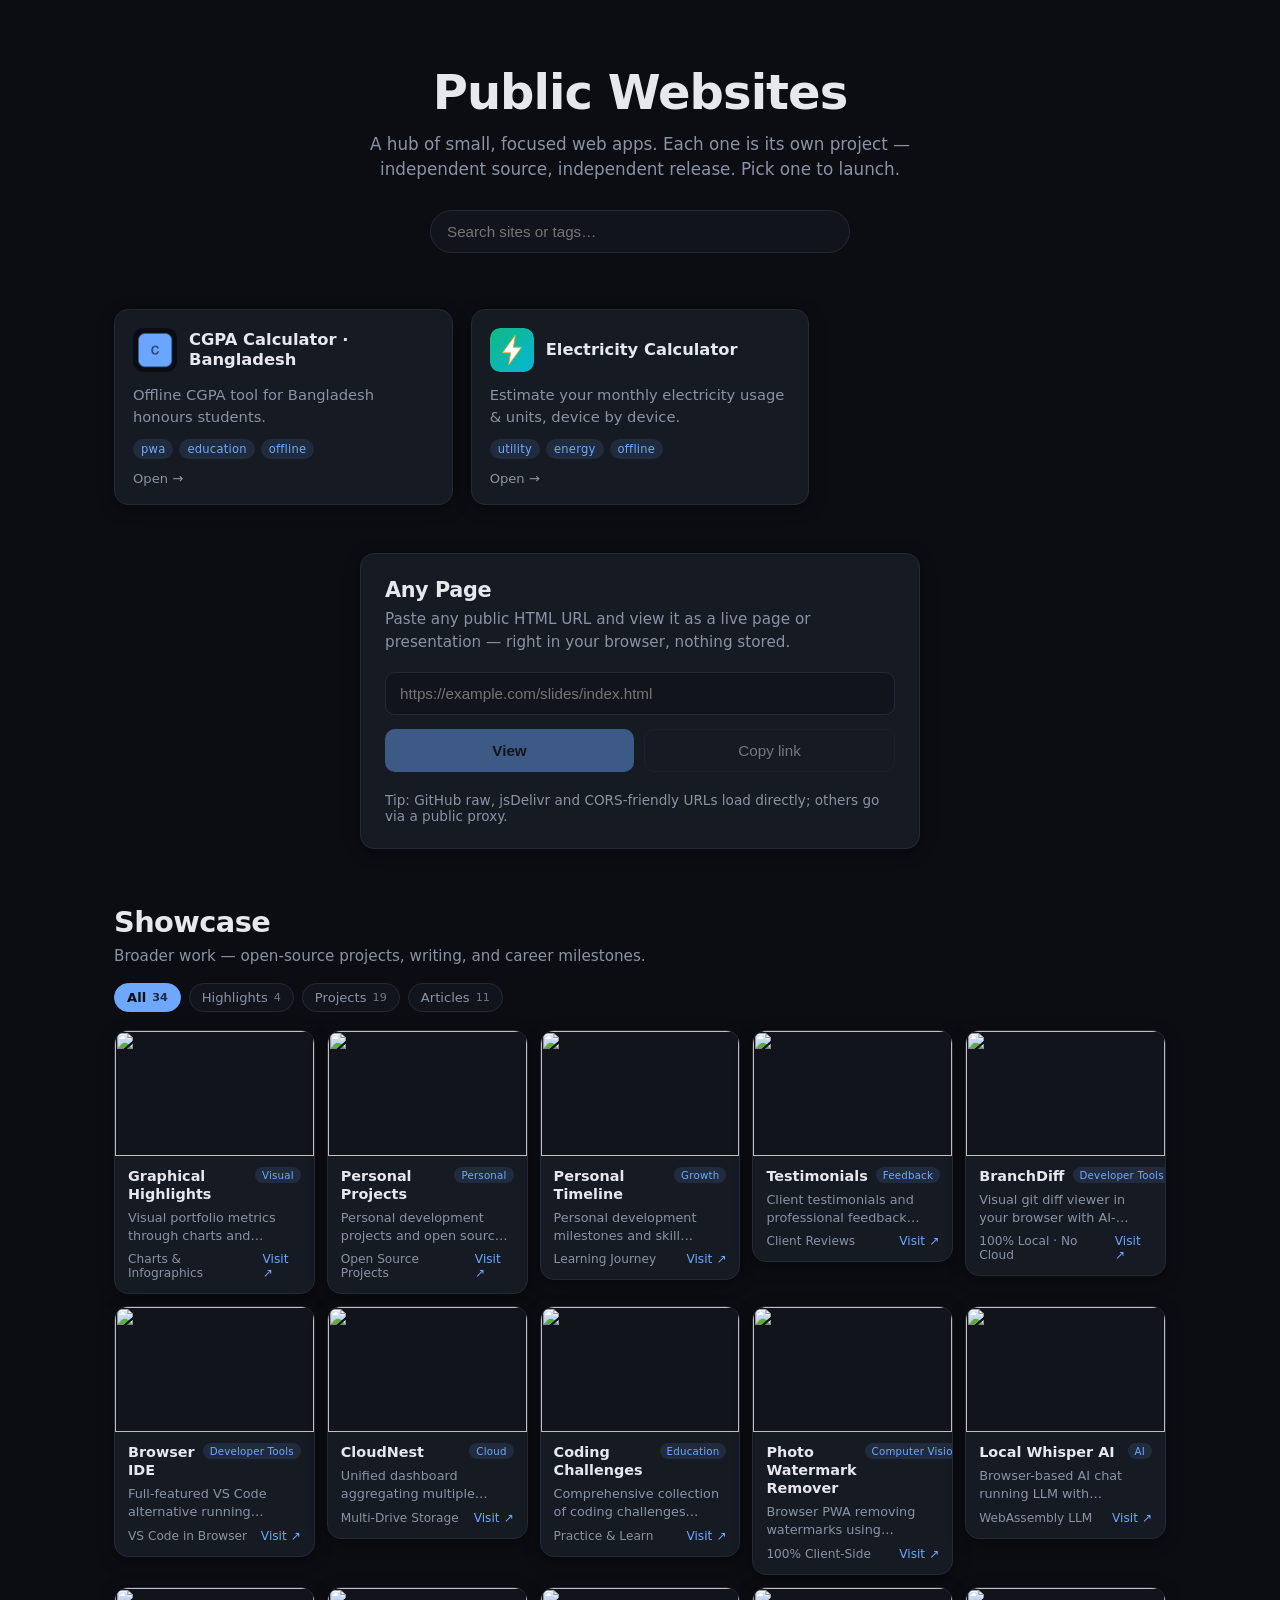
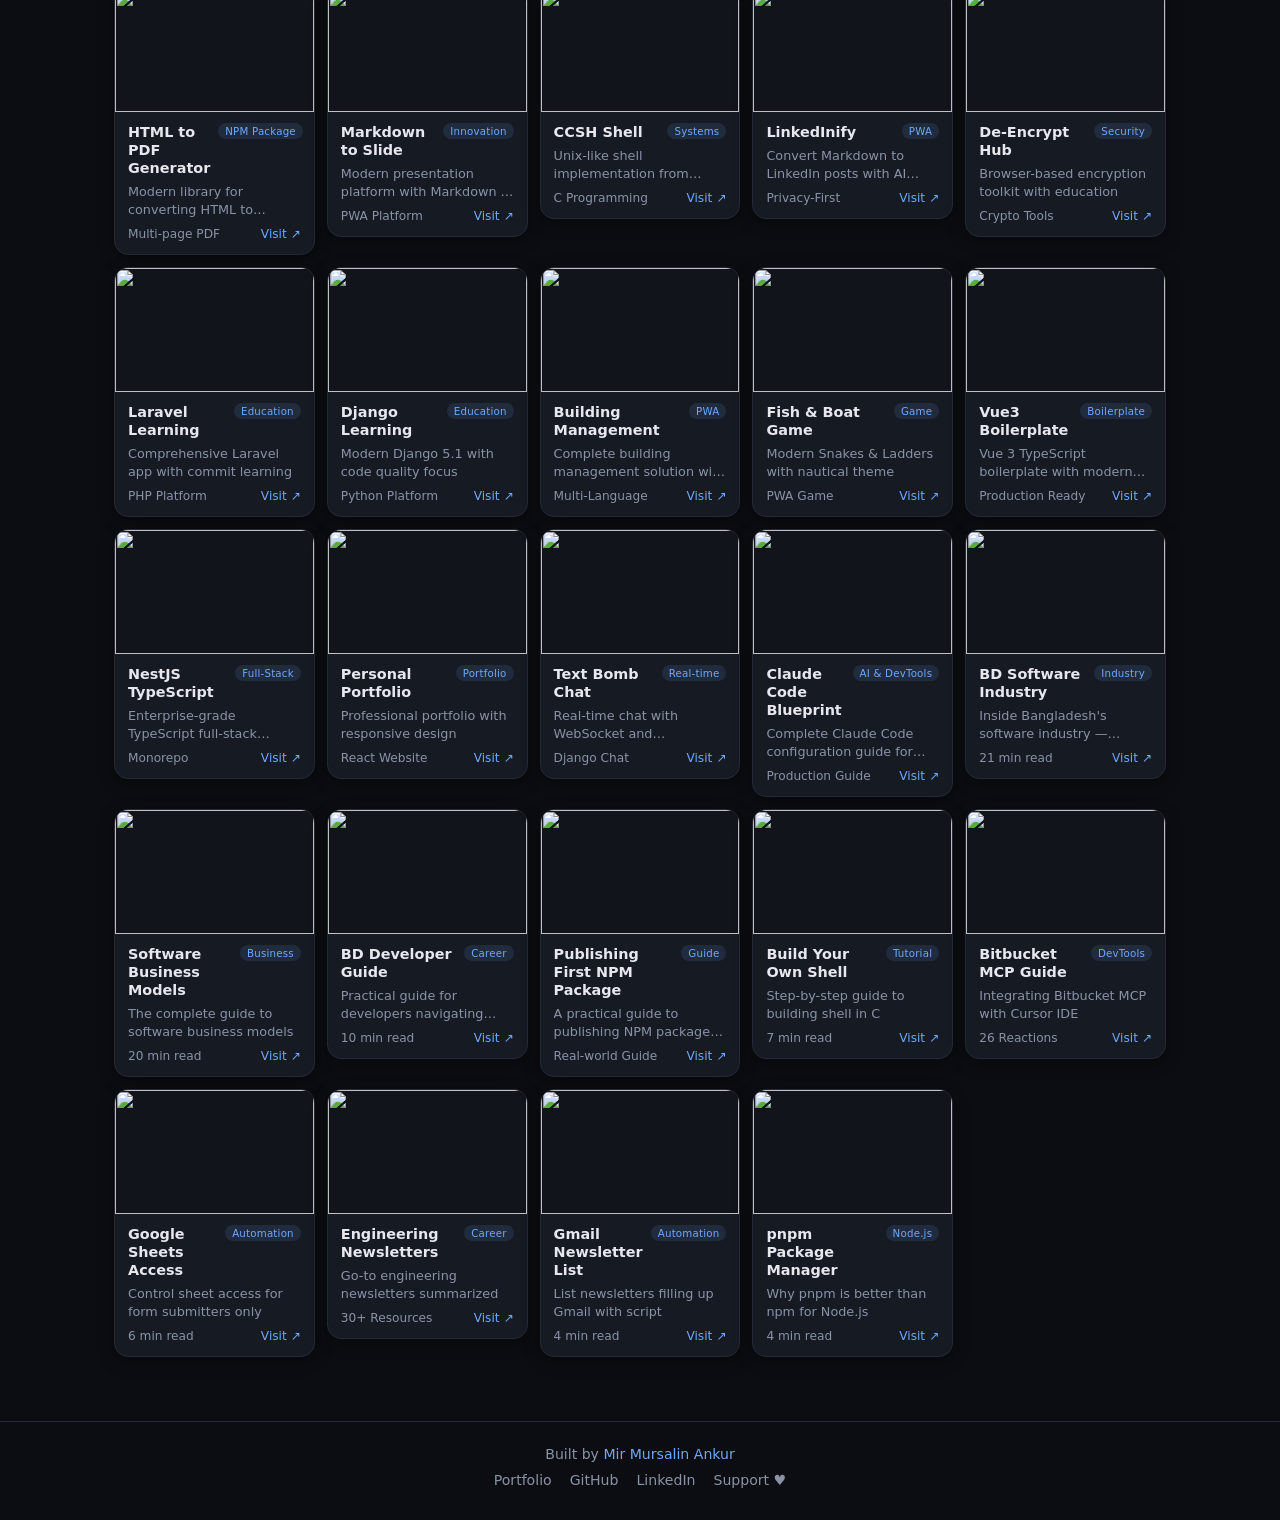
==== index.html @ e4c8e0d0 "feat: compact showcase cards, move Any Page above showcase, dedupe card images" ====
<!doctype html>
<html lang="en">
  <head>
    <meta charset="utf-8" />
    <meta name="viewport" content="width=device-width, initial-scale=1" />
    <meta
      name="description"
      content="Public Websites — a hub of small, focused web apps by Ankur Mursalin."
    />
    <meta name="theme-color" content="#0b0d12" />
    <link rel="icon" href="./favicon.svg" type="image/svg+xml" />
    <link rel="stylesheet" href="./style.css" />
    <link rel="stylesheet" href="./showcase.css" />
    <title>Public Websites · Ankur Mursalin</title>
  </head>
  <body>
    <header class="hero">
      <h1>Public Websites</h1>
      <p class="lead">
        A hub of small, focused web apps. Each one is its own project — independent
        source, independent release. Pick one to launch.
      </p>
      <div class="search">
        <input
          id="search"
          type="search"
          placeholder="Search sites or tags…"
          autocomplete="off"
          aria-label="Search sites"
        />
      </div>
    </header>

    <main>
      <ul id="grid" class="grid" aria-live="polite"></ul>
      <p id="empty" class="empty" hidden>No sites match that search.</p>

      <section class="bonus" aria-labelledby="bonus-title">
        <div class="panel">
          <h2 id="bonus-title">Any Page</h2>
          <p class="lede">Paste any public HTML URL and view it as a live page or presentation — right in your browser, nothing stored.</p>
          <form class="row" id="bonus-form">
            <div class="field">
              <input
                id="bonus-url"
                type="url"
                inputmode="url"
                autocomplete="off"
                placeholder="https://example.com/slides/index.html"
                aria-label="HTML URL to view"
              />
              <div class="field-actions">
                <button type="button" class="field-btn" id="bonus-copy-input" aria-label="Copy" data-tip="Copy">
                  <svg viewBox="0 0 24 24" fill="none" stroke="currentColor" stroke-width="2" stroke-linecap="round" stroke-linejoin="round"><rect x="9" y="9" width="13" height="13" rx="2" ry="2"></rect><path d="M5 15H4a2 2 0 0 1-2-2V4a2 2 0 0 1 2-2h9a2 2 0 0 1 2 2v1"></path></svg>
                </button>
                <button type="button" class="field-btn" id="bonus-clear" aria-label="Clear" data-tip="Clear">
                  <svg viewBox="0 0 24 24" fill="none" stroke="currentColor" stroke-width="2" stroke-linecap="round" stroke-linejoin="round"><line x1="18" y1="6" x2="6" y2="18"></line><line x1="6" y1="6" x2="18" y2="18"></line></svg>
                </button>
              </div>
            </div>
            <p class="field-note" id="bonus-note" hidden>
              <svg viewBox="0 0 24 24" fill="none" stroke="currentColor" stroke-width="2" stroke-linecap="round" stroke-linejoin="round"><circle cx="12" cy="12" r="10"></circle><line x1="12" y1="8" x2="12" y2="12"></line><line x1="12" y1="16" x2="12.01" y2="16"></line></svg>
              <span id="bonus-note-text">Enter a valid http(s) URL to enable View and Copy link.</span>
            </p>
            <div class="actions">
              <button type="submit" class="btn-primary" id="bonus-view" disabled>View</button>
              <button type="button" class="btn-secondary" id="bonus-copy" disabled>Copy link</button>
            </div>
          </form>
          <p class="hint" id="bonus-hint">Tip: GitHub raw, jsDelivr and CORS-friendly URLs load directly; others go via a public proxy.</p>
        </div>
      </section>

      <section class="showcase" aria-labelledby="showcase-title">
        <div class="showcase-head">
          <h2 id="showcase-title">Showcase</h2>
          <p class="showcase-sub">
            Broader work — open-source projects, writing, and career milestones.
          </p>
        </div>
        <div class="chips" id="showcase-chips" role="tablist" aria-label="Filter showcase"></div>
        <ul id="showcase-grid" class="grid" aria-live="polite"></ul>
        <p id="showcase-empty" class="empty" hidden>Nothing in this group.</p>
      </section>
    </main>

    <footer>
      <p class="author">
        Built by
        <a href="https://encryptioner.github.io/" rel="noopener">Mir Mursalin Ankur</a>
      </p>
      <ul class="social">
        <li>
          <a href="https://encryptioner.github.io/" rel="noopener">Portfolio</a>
        </li>
        <li>
          <a href="https://github.com/Encryptioner" rel="noopener">GitHub</a>
        </li>
        <li>
          <a href="https://www.linkedin.com/in/mir-mursalin-ankur" rel="noopener">LinkedIn</a>
        </li>
        <li>
          <a href="https://www.supportkori.com/mirmursalinankur" rel="noopener">Support ♥</a>
        </li>
      </ul>
    </footer>

    <script src="./app.js" type="module"></script>
  </body>
</html>
---- style.css ----
@import url("./panel.css");

.hero {
  max-width: var(--max-w);
  margin: 0 auto;
  padding: 64px 24px 32px;
  text-align: center;
}

.hero h1 {
  font-size: clamp(2rem, 4vw, 3rem);
  margin: 0 0 12px;
  letter-spacing: -0.02em;
}

.lead {
  margin: 0 auto 28px;
  max-width: 620px;
  color: var(--text-dim);
  font-size: 1.05rem;
  line-height: 1.5;
}

.search {
  max-width: 420px;
  margin: 0 auto;
}

#search {
  width: 100%;
  padding: 12px 16px;
  border-radius: 999px;
  border: 1px solid var(--border);
  background: var(--bg-elev);
  color: var(--text);
  font-size: 0.95rem;
  outline: none;
  transition: border-color 120ms, background 120ms;
}
#search:focus {
  border-color: var(--accent);
  background: var(--bg-card);
}

main {
  flex: 1;
  width: 100%;
  max-width: var(--max-w);
  margin: 0 auto;
  padding: 24px 24px 64px;
}

.grid {
  list-style: none;
  padding: 0;
  margin: 0;
  display: grid;
  grid-template-columns: repeat(auto-fill, minmax(260px, 1fr));
  gap: 18px;
}

.card {
  background: var(--bg-card);
  border: 1px solid var(--border);
  border-radius: var(--radius);
  padding: 18px;
  display: flex;
  flex-direction: column;
  gap: 12px;
  transition: transform 120ms, border-color 120ms, background 120ms;
  text-decoration: none;
  color: inherit;
  box-shadow: var(--shadow);
}
.card:hover {
  transform: translateY(-2px);
  border-color: var(--accent);
  background: var(--bg-elev);
  text-decoration: none;
}

.card-head {
  display: flex;
  align-items: center;
  gap: 12px;
}

.card-icon {
  width: 44px;
  height: 44px;
  border-radius: 10px;
  background: var(--accent-soft);
  display: flex;
  align-items: center;
  justify-content: center;
  flex: 0 0 auto;
  overflow: hidden;
}
.card-icon img {
  width: 100%;
  height: 100%;
  object-fit: cover;
}
.card-icon span {
  font-size: 1.1rem;
  color: var(--accent);
  font-weight: 600;
}

.card-title {
  font-weight: 600;
  font-size: 1.02rem;
  margin: 0;
  line-height: 1.25;
}

.card-tagline {
  margin: 0;
  color: var(--text-dim);
  font-size: 0.92rem;
  line-height: 1.45;
  flex: 1;
}

.tags {
  display: flex;
  flex-wrap: wrap;
  gap: 6px;
  margin: 0;
  padding: 0;
  list-style: none;
}
.tag {
  font-size: 0.72rem;
  padding: 3px 8px;
  border-radius: 999px;
  background: var(--accent-soft);
  color: var(--accent);
  letter-spacing: 0.02em;
}

.card-foot {
  display: flex;
  justify-content: space-between;
  align-items: center;
  gap: 8px;
  font-size: 0.82rem;
  color: var(--text-dim);
}

/* .panel/.row/.actions/.hint/.field-note component lives in ./panel.css
   (imported above) — shared with any-page/index.html. This wrapper class
   is homepage-only, so it stays here. */
.bonus {
  margin-top: 48px;
}

.empty {
  text-align: center;
  color: var(--text-dim);
  padding: 48px 0;
}

footer {
  border-top: 1px solid var(--border);
  padding: 24px 24px 32px;
  text-align: center;
  color: var(--text-dim);
  font-size: 0.88rem;
}
footer .author {
  margin: 0 0 10px;
}
footer .social {
  list-style: none;
  margin: 0;
  padding: 0;
  display: flex;
  flex-wrap: wrap;
  justify-content: center;
  gap: 8px 18px;
}
footer .social a {
  color: var(--text-dim);
}
footer .social a:hover {
  color: var(--accent);
}

@media (max-width: 480px) {
  .hero {
    padding: 40px 20px 24px;
  }
}
---- showcase.css ----
/* Showcase section — homepage-only. Tokens/base come from panel.css; grid +
   .card base come from style.css (both linked before this in index.html). */

.showcase { margin-top: 56px; }

/* Compact grid: more, smaller cards than the sites grid above it. */
.showcase .grid {
  grid-template-columns: repeat(auto-fill, minmax(175px, 1fr));
  gap: 12px;
}

.showcase-head { margin-bottom: 16px; }
.showcase-head h2 {
  margin: 0 0 6px;
  font-size: clamp(1.4rem, 2.5vw, 1.8rem);
  letter-spacing: -0.02em;
}
.showcase-sub {
  margin: 0;
  color: var(--text-dim);
  font-size: 0.95rem;
  line-height: 1.5;
}

/* Filter chips */
.chips {
  display: flex;
  flex-wrap: wrap;
  gap: 8px;
  margin: 0 0 18px;
  padding: 0;
}
.chip {
  display: inline-flex;
  align-items: center;
  gap: 6px;
  padding: 6px 12px;
  border-radius: 999px;
  border: 1px solid var(--border);
  background: var(--bg-elev);
  color: var(--text-dim);
  font-size: 0.82rem;
  font-family: inherit;
  cursor: pointer;
  transition: border-color 120ms, color 120ms, background 120ms;
}
.chip:hover { border-color: var(--accent); color: var(--text); }
.chip[aria-selected="true"] {
  background: var(--accent);
  border-color: var(--accent);
  color: #0b0d12;
  font-weight: 600;
}
.chip-count { font-size: 0.7rem; opacity: 0.8; }

/* Media card variant — banner image + body. Shares .card base from style.css
   (border, radius, shadow, hover lift). Override padding/gap so image is flush. */
.card--media { padding: 0; gap: 0; overflow: hidden; }
.card-media {
  aspect-ratio: 16 / 10;
  width: 100%;
  overflow: hidden;
  background: var(--bg-elev);
}
.card-media img {
  width: 100%;
  height: 100%;
  object-fit: cover;
  display: block;
  transition: transform 200ms ease;
}
.card--media:hover .card-media img { transform: scale(1.04); }

.card-body {
  padding: 11px 13px 13px;
  display: flex;
  flex-direction: column;
  gap: 6px;
  flex: 1;
}
.card-top {
  display: flex;
  align-items: flex-start;
  justify-content: space-between;
  gap: 8px;
}
.card--media .card-title {
  font-size: 0.9rem;
  margin: 0;
  line-height: 1.25;
  font-weight: 600;
}
.card-cat {
  flex: 0 0 auto;
  font-size: 0.64rem;
  padding: 2px 7px;
  border-radius: 999px;
  background: var(--accent-soft);
  color: var(--accent);
  letter-spacing: 0.02em;
  white-space: nowrap;
}
.card--media .card-tagline {
  font-size: 0.8rem;
  margin: 0;
  line-height: 1.4;
  color: var(--text-dim);
  flex: 1;
  /* Clamp to 2 lines so small cards stay uniform height. */
  display: -webkit-box;
  -webkit-line-clamp: 2;
  -webkit-box-orient: vertical;
  overflow: hidden;
}
.card--media .card-foot {
  margin-top: auto;
  padding-top: 2px;
  font-size: 0.76rem;
  color: var(--text-dim);
}
.card-cta { color: var(--accent); }

@media (prefers-reduced-motion: reduce) {
  .card--media:hover .card-media img { transform: none; }
  .card--media:hover { transform: none; }
}

@media (max-width: 480px) {
  .showcase { margin-top: 40px; }
}
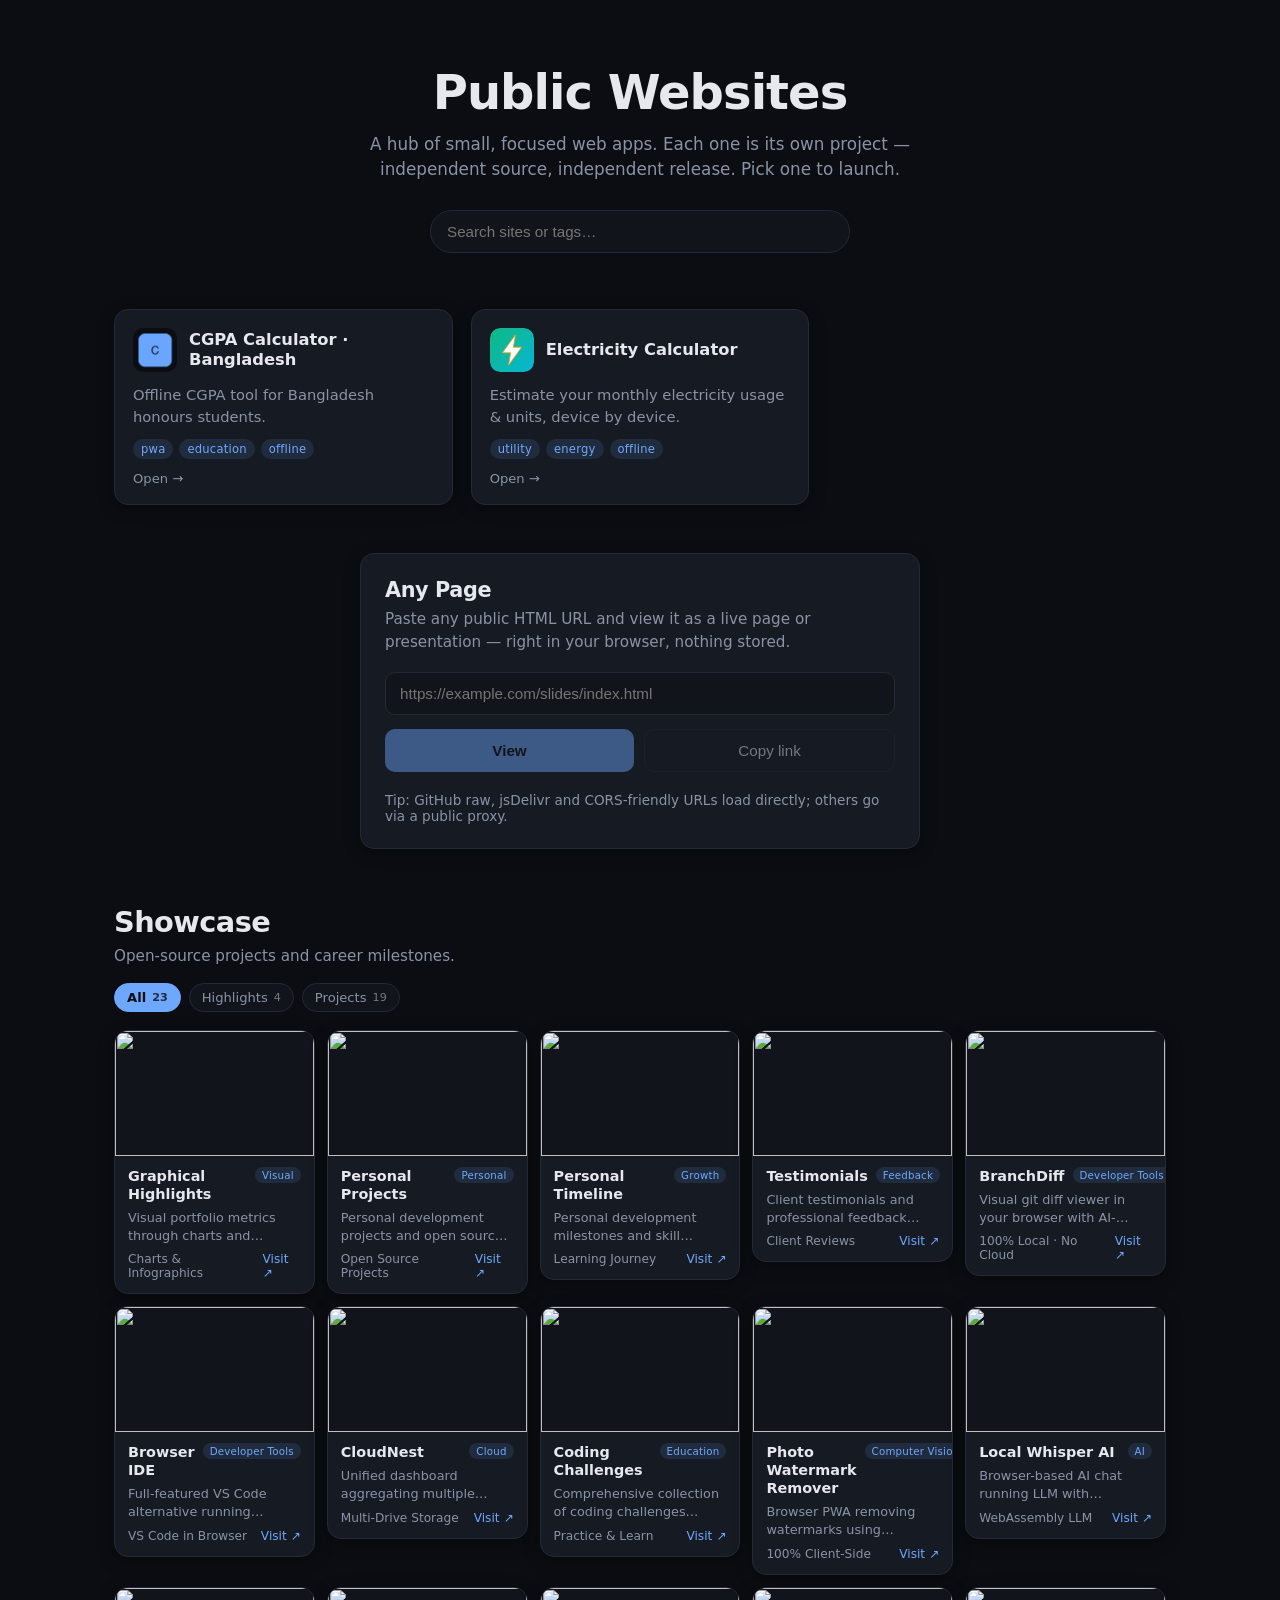
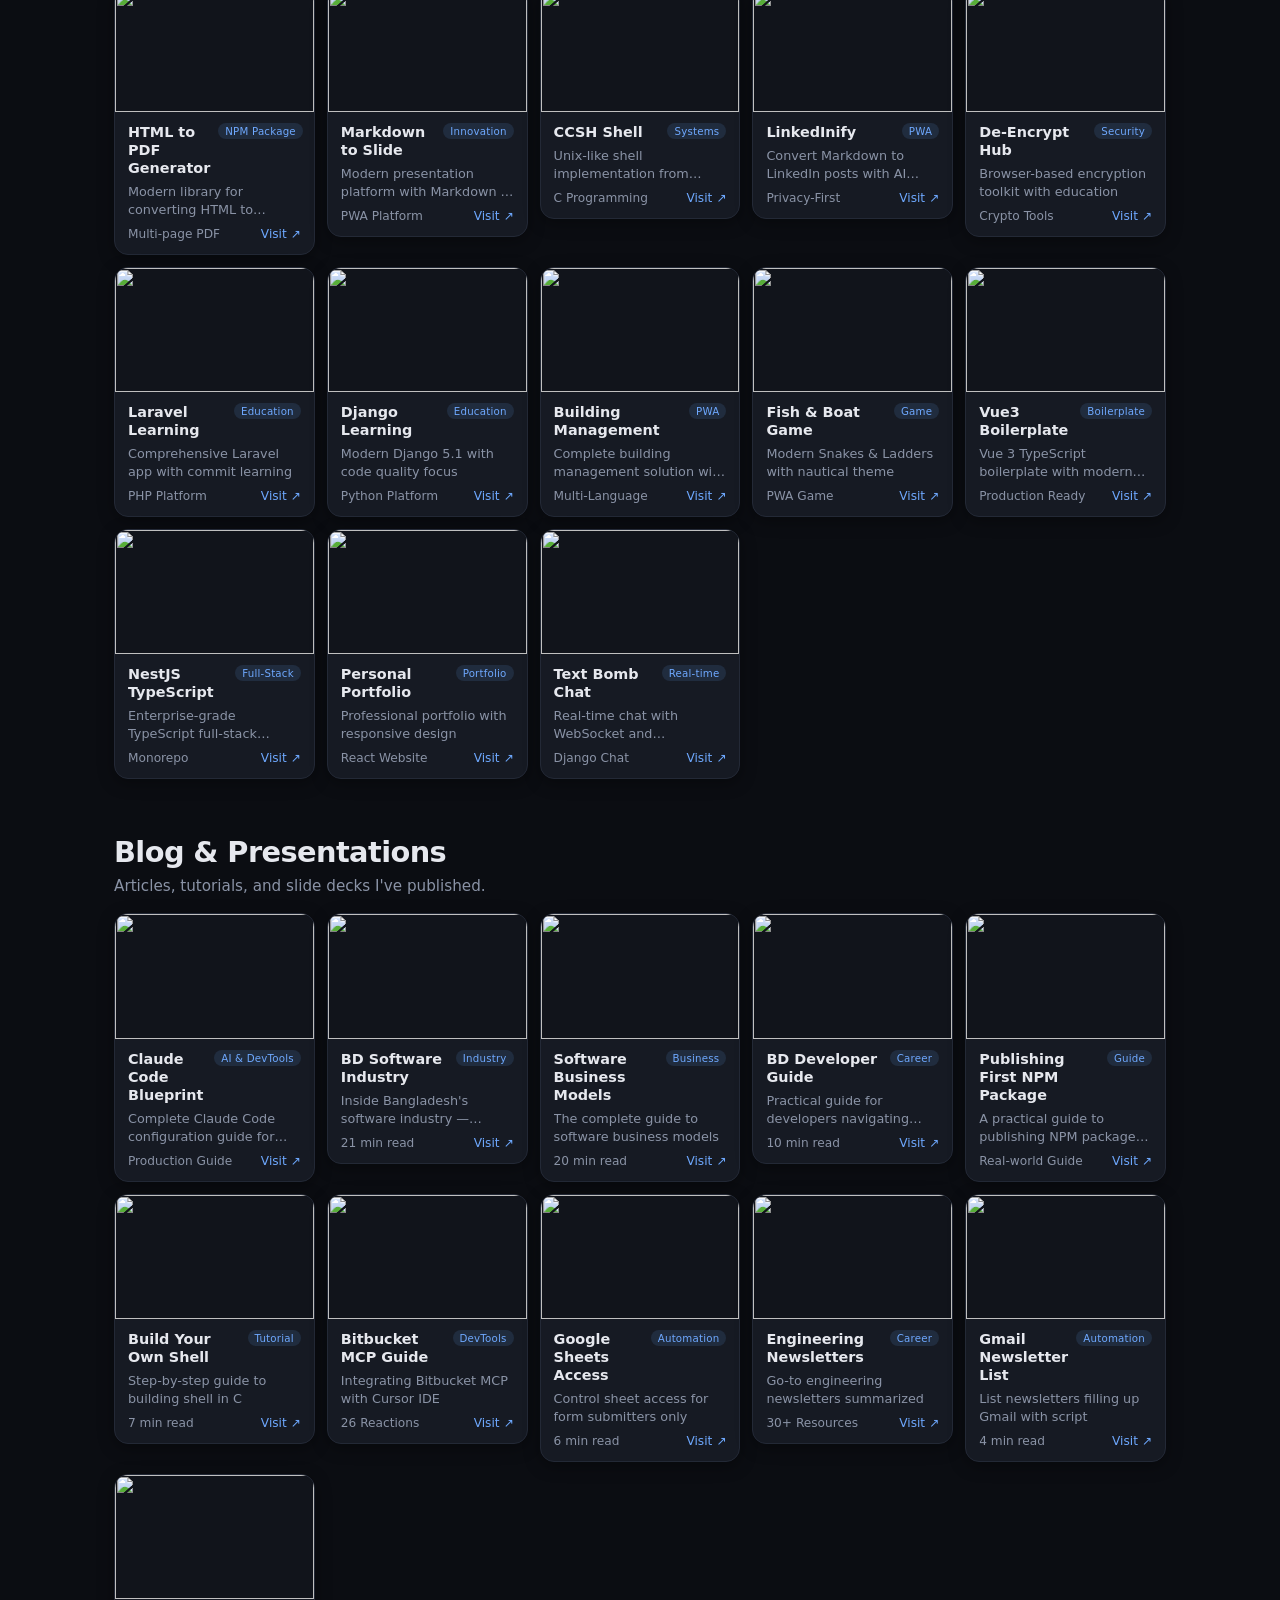
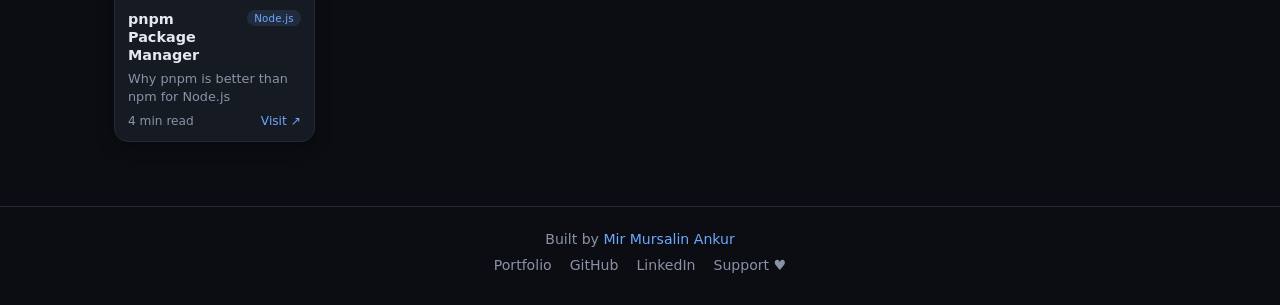
==== commit 0ce6d788: "feat: split articles into Blog & Presentations section; extract shared card.js" ====
--- a/index.html
+++ b/index.html
@@ -72,15 +72,24 @@
       </section>
 
       <section class="showcase" aria-labelledby="showcase-title">
-        <div class="showcase-head">
+        <div class="sec-head">
           <h2 id="showcase-title">Showcase</h2>
-          <p class="showcase-sub">
-            Broader work — open-source projects, writing, and career milestones.
+          <p class="sec-sub">
+            Open-source projects and career milestones.
           </p>
         </div>
         <div class="chips" id="showcase-chips" role="tablist" aria-label="Filter showcase"></div>
         <ul id="showcase-grid" class="grid" aria-live="polite"></ul>
         <p id="showcase-empty" class="empty" hidden>Nothing in this group.</p>
+      </section>
+
+      <section class="blog" aria-labelledby="blog-title">
+        <div class="sec-head">
+          <h2 id="blog-title">Blog & Presentations</h2>
+          <p class="sec-sub">Articles, tutorials, and slide decks I've published.</p>
+        </div>
+        <ul id="blog-grid" class="grid" aria-live="polite"></ul>
+        <p id="blog-empty" class="empty" hidden>No posts yet.</p>
       </section>
     </main>
 
--- a/showcase.css
+++ b/showcase.css
@@ -1,28 +1,31 @@
-/* Showcase section — homepage-only. Tokens/base come from panel.css; grid +
-   .card base come from style.css (both linked before this in index.html). */
+/* Showcase + Blog sections — homepage-only. Tokens/base come from panel.css;
+   grid + .card base come from style.css (linked before this in index.html).
+   .sec-head/.sec-sub and the media-card styles are shared by both sections. */
 
-.showcase { margin-top: 56px; }
+.showcase,
+.blog { margin-top: 56px; }
 
 /* Compact grid: more, smaller cards than the sites grid above it. */
-.showcase .grid {
+.showcase .grid,
+.blog .grid {
   grid-template-columns: repeat(auto-fill, minmax(175px, 1fr));
   gap: 12px;
 }
 
-.showcase-head { margin-bottom: 16px; }
-.showcase-head h2 {
+.sec-head { margin-bottom: 16px; }
+.sec-head h2 {
   margin: 0 0 6px;
   font-size: clamp(1.4rem, 2.5vw, 1.8rem);
   letter-spacing: -0.02em;
 }
-.showcase-sub {
+.sec-sub {
   margin: 0;
   color: var(--text-dim);
   font-size: 0.95rem;
   line-height: 1.5;
 }
 
-/* Filter chips */
+/* Filter chips (Showcase only) */
 .chips {
   display: flex;
   flex-wrap: wrap;
@@ -126,5 +129,6 @@
 }
 
 @media (max-width: 480px) {
-  .showcase { margin-top: 40px; }
+  .showcase,
+  .blog { margin-top: 40px; }
 }
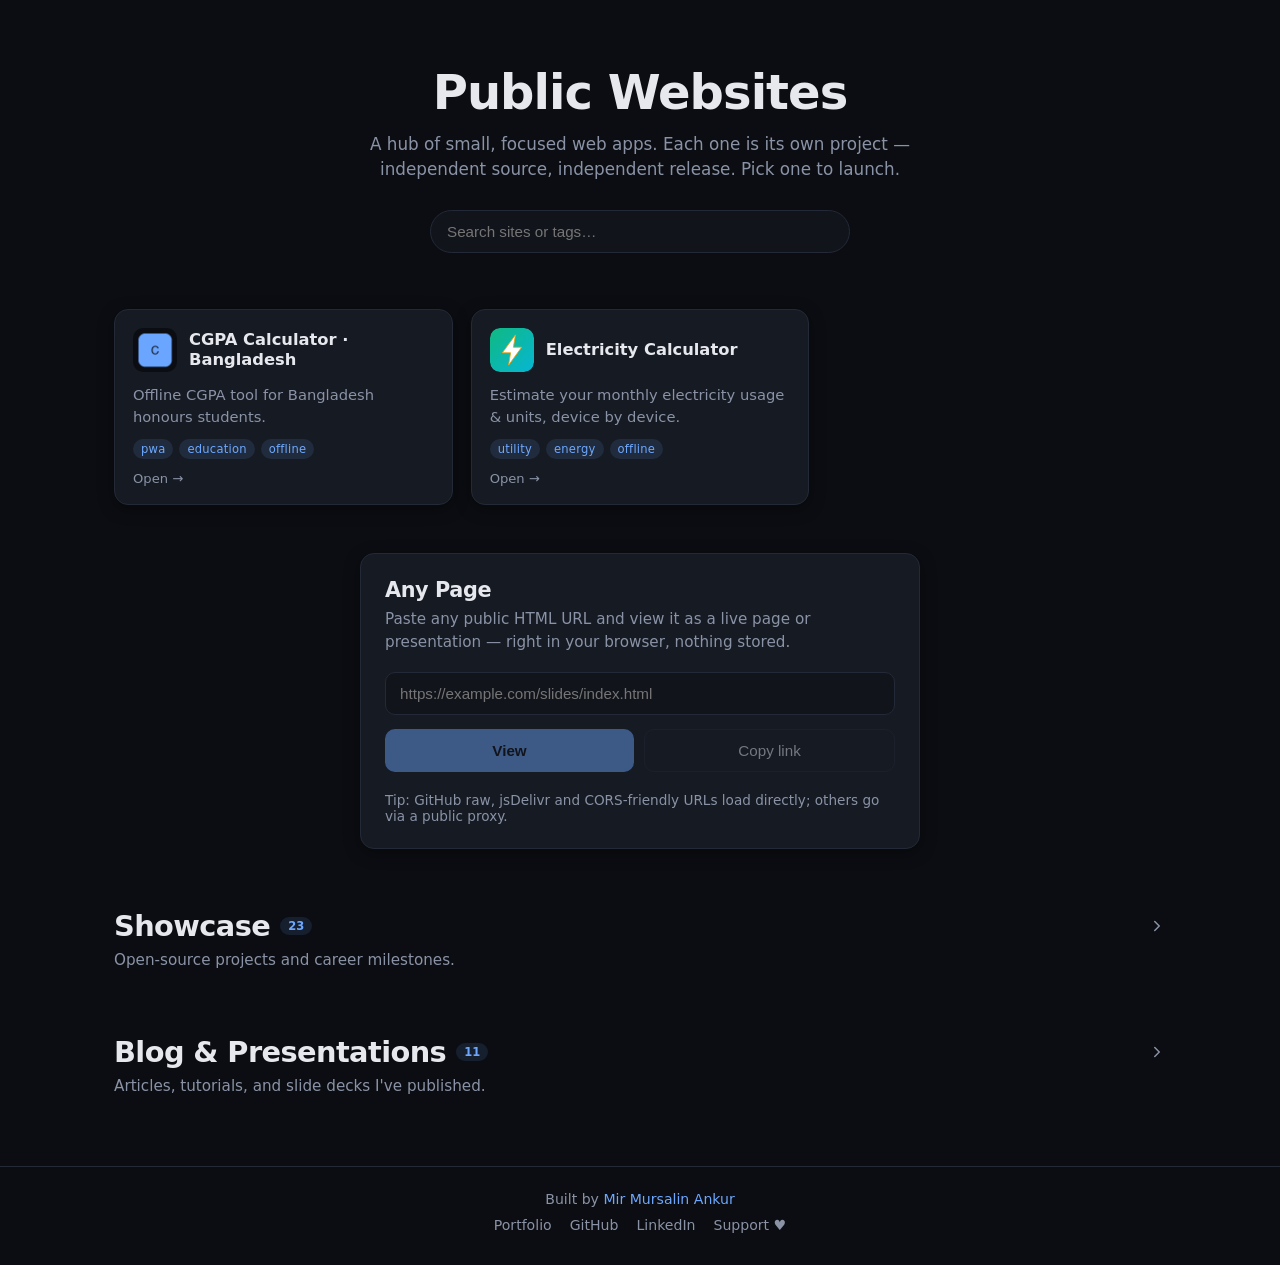
==== commit 50c06331: "feat: make show case, blog etc collapsable" ====
--- a/index.html
+++ b/index.html
@@ -72,24 +72,40 @@
       </section>
 
       <section class="showcase" aria-labelledby="showcase-title">
-        <div class="sec-head">
-          <h2 id="showcase-title">Showcase</h2>
-          <p class="sec-sub">
-            Open-source projects and career milestones.
-          </p>
-        </div>
-        <div class="chips" id="showcase-chips" role="tablist" aria-label="Filter showcase"></div>
-        <ul id="showcase-grid" class="grid" aria-live="polite"></ul>
-        <p id="showcase-empty" class="empty" hidden>Nothing in this group.</p>
+        <details>
+          <summary class="sec-head">
+            <span class="sec-title-row">
+              <h2 id="showcase-title">Showcase</h2>
+              <span class="sec-count" hidden></span>
+              <svg class="chev" viewBox="0 0 24 24" aria-hidden="true" fill="none" stroke="currentColor" stroke-width="2" stroke-linecap="round" stroke-linejoin="round"><path d="M9 6l6 6-6 6" /></svg>
+            </span>
+            <p class="sec-sub">
+              Open-source projects and career milestones.
+            </p>
+          </summary>
+          <div class="sec-body">
+            <div class="chips" id="showcase-chips" role="tablist" aria-label="Filter showcase"></div>
+            <ul id="showcase-grid" class="grid" aria-live="polite"></ul>
+            <p id="showcase-empty" class="empty" hidden>Nothing in this group.</p>
+          </div>
+        </details>
       </section>
 
       <section class="blog" aria-labelledby="blog-title">
-        <div class="sec-head">
-          <h2 id="blog-title">Blog & Presentations</h2>
-          <p class="sec-sub">Articles, tutorials, and slide decks I've published.</p>
-        </div>
-        <ul id="blog-grid" class="grid" aria-live="polite"></ul>
-        <p id="blog-empty" class="empty" hidden>No posts yet.</p>
+        <details>
+          <summary class="sec-head">
+            <span class="sec-title-row">
+              <h2 id="blog-title">Blog & Presentations</h2>
+              <span class="sec-count" hidden></span>
+              <svg class="chev" viewBox="0 0 24 24" aria-hidden="true" fill="none" stroke="currentColor" stroke-width="2" stroke-linecap="round" stroke-linejoin="round"><path d="M9 6l6 6-6 6" /></svg>
+            </span>
+            <p class="sec-sub">Articles, tutorials, and slide decks I've published.</p>
+          </summary>
+          <div class="sec-body">
+            <ul id="blog-grid" class="grid" aria-live="polite"></ul>
+            <p id="blog-empty" class="empty" hidden>No posts yet.</p>
+          </div>
+        </details>
       </section>
     </main>
 
--- a/showcase.css
+++ b/showcase.css
@@ -12,18 +12,63 @@
   gap: 12px;
 }
 
-.sec-head { margin-bottom: 16px; }
-.sec-head h2 {
-  margin: 0 0 6px;
+/* Collapsible section header — <summary> is the click target (native toggle,
+   keyboard, ARIA). Default marker hidden; a chevron SVG rotates on open. */
+.sec-head {
+  display: block;
+  margin: 0;
+  padding: 4px 0;
+  cursor: pointer;
+  list-style: none; /* Firefox: drop the default disclosure triangle */
+}
+.sec-head::-webkit-details-marker { display: none; } /* Chrome/Safari */
+.sec-head:hover .chev { color: var(--accent); }
+
+.sec-title-row {
+  display: flex;
+  align-items: center;
+  gap: 10px;
+}
+.sec-title-row h2 {
+  margin: 0;
   font-size: clamp(1.4rem, 2.5vw, 1.8rem);
   letter-spacing: -0.02em;
 }
+/* Item-count pill — populated by JS after the section's data loads. */
+.sec-count {
+  font-size: 0.72rem;
+  font-weight: 600;
+  color: var(--accent);
+  background: var(--accent-soft);
+  padding: 2px 8px;
+  border-radius: 999px;
+  white-space: nowrap;
+}
+.chev {
+  width: 18px;
+  height: 18px;
+  margin-left: auto;
+  color: var(--text-dim);
+  flex: none;
+  transition: transform 160ms ease;
+}
+details[open] > .sec-head .chev { transform: rotate(90deg); }
+
 .sec-sub {
-  margin: 0;
+  margin: 6px 0 0;
   color: var(--text-dim);
   font-size: 0.95rem;
   line-height: 1.5;
 }
+
+/* Body spacing + reveal only matter once expanded. */
+.sec-body { margin-top: 16px; }
+@keyframes sec-reveal {
+  from { opacity: 0; transform: translateY(-4px); }
+  to   { opacity: 1; transform: none; }
+}
+/* No height-slide: animating auto height on a card grid is janky. Fade only. */
+details[open] > .sec-body { animation: sec-reveal 160ms ease; }
 
 /* Filter chips (Showcase only) */
 .chips {
@@ -58,7 +103,10 @@
 
 /* Media card variant — banner image + body. Shares .card base from style.css
    (border, radius, shadow, hover lift). Override padding/gap so image is flush. */
-.card--media { padding: 0; gap: 0; overflow: hidden; }
+/* height:100% fills the stretched grid cell so every card in a row matches
+   the tallest — equal card heights. .card-body flex:1 + .card-foot
+   margin-top:auto then pin each card's foot to a common baseline. */
+.card--media { padding: 0; gap: 0; overflow: hidden; height: 100%; }
 .card-media {
   aspect-ratio: 16 / 10;
   width: 100%;
@@ -126,6 +174,8 @@
 @media (prefers-reduced-motion: reduce) {
   .card--media:hover .card-media img { transform: none; }
   .card--media:hover { transform: none; }
+  .chev { transition: none; }
+  details[open] > .sec-body { animation: none; }
 }
 
 @media (max-width: 480px) {
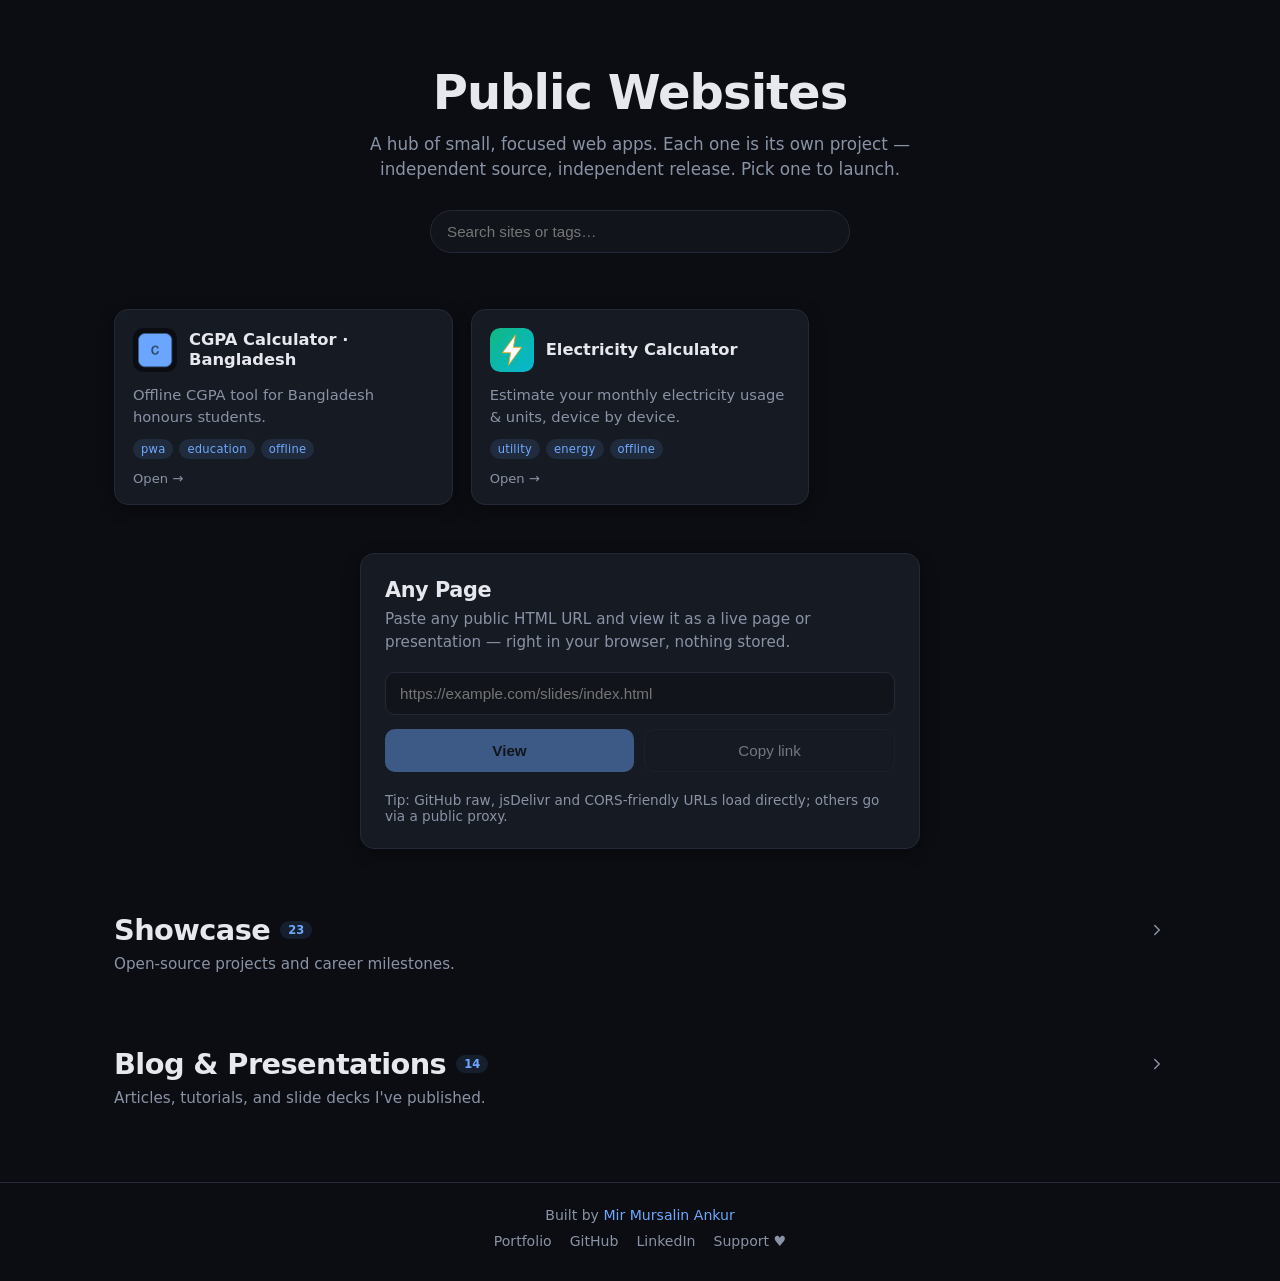
==== commit 78ccc9de: "feat: better show of my existing work" ====
--- a/index.html
+++ b/index.html
@@ -102,8 +102,9 @@
             <p class="sec-sub">Articles, tutorials, and slide decks I've published.</p>
           </summary>
           <div class="sec-body">
+            <div class="chips" id="blog-chips" role="tablist" aria-label="Filter blog and presentations"></div>
             <ul id="blog-grid" class="grid" aria-live="polite"></ul>
-            <p id="blog-empty" class="empty" hidden>No posts yet.</p>
+            <p id="blog-empty" class="empty" hidden>Nothing in this group.</p>
           </div>
         </details>
       </section>
--- a/showcase.css
+++ b/showcase.css
@@ -16,13 +16,21 @@
    keyboard, ARIA). Default marker hidden; a chevron SVG rotates on open. */
 .sec-head {
   display: block;
-  margin: 0;
-  padding: 4px 0;
+  margin: 0 -12px;        /* extend the hover band into main's 24px gutter */
+  padding: 8px 12px;      /* band padding; margin cancels it → no content shift */
   cursor: pointer;
   list-style: none; /* Firefox: drop the default disclosure triangle */
+  border-radius: 12px;
+  transition: background 160ms ease;
 }
 .sec-head::-webkit-details-marker { display: none; } /* Chrome/Safari */
-.sec-head:hover .chev { color: var(--accent); }
+/* Hover lights up the whole header — signals it's the expand/collapse target. */
+.sec-head:hover { background: var(--accent-soft); }
+.sec-head:hover .chev,
+.sec-head:hover .sec-title-row h2 { color: var(--accent); }
+.sec-head:hover .sec-sub { color: var(--text); }
+/* Closed + hover: nudge the chev toward "open" (rotate(90deg) wins once open). */
+details:not([open]) > .sec-head:hover .chev { transform: translateX(3px); }
 
 .sec-title-row {
   display: flex;
@@ -33,6 +41,7 @@
   margin: 0;
   font-size: clamp(1.4rem, 2.5vw, 1.8rem);
   letter-spacing: -0.02em;
+  transition: color 160ms ease;
 }
 /* Item-count pill — populated by JS after the section's data loads. */
 .sec-count {
@@ -50,7 +59,7 @@
   margin-left: auto;
   color: var(--text-dim);
   flex: none;
-  transition: transform 160ms ease;
+  transition: transform 160ms ease, color 160ms ease;
 }
 details[open] > .sec-head .chev { transform: rotate(90deg); }
 
@@ -59,6 +68,7 @@
   color: var(--text-dim);
   font-size: 0.95rem;
   line-height: 1.5;
+  transition: color 160ms ease;
 }
 
 /* Body spacing + reveal only matter once expanded. */
@@ -120,6 +130,14 @@
   display: block;
   transition: transform 200ms ease;
 }
+/* Broken/missing banner image (remote Unsplash 404, etc.) — degrade to a soft
+   branded wash instead of a torn-image icon. Applies to every media card. */
+.card-media.is-noimg {
+  background:
+    radial-gradient(circle at 28% 32%, var(--accent-soft), transparent 62%),
+    var(--bg-elev);
+}
+.card-media.is-noimg img { display: none; }
 .card--media:hover .card-media img { transform: scale(1.04); }
 
 .card-body {
@@ -140,6 +158,13 @@
   margin: 0;
   line-height: 1.25;
   font-weight: 600;
+  /* Exactly 2 lines every time: line-clamp caps overflow, min-height reserves
+     the 2nd line for short titles → uniform card heights across the grid. */
+  display: -webkit-box;
+  -webkit-line-clamp: 2;
+  -webkit-box-orient: vertical;
+  overflow: hidden;
+  min-height: 2.5em; /* 2 × line-height */
 }
 .card-cat {
   flex: 0 0 auto;
@@ -162,12 +187,17 @@
   -webkit-line-clamp: 2;
   -webkit-box-orient: vertical;
   overflow: hidden;
+  min-height: 2.8em; /* 2 × line-height: reserve 2 lines for uniform height */
 }
 .card--media .card-foot {
   margin-top: auto;
   padding-top: 2px;
   font-size: 0.76rem;
-  color: var(--text-dim);
+  line-height: 1.4;
+  color: var(--text-dim);
+  /* Reserve 2 lines so a wrapping details label ("Open Source Projects") can't
+     make one card taller than its neighbours — uniform heights. */
+  min-height: 2.8em;
 }
 .card-cta { color: var(--accent); }
 
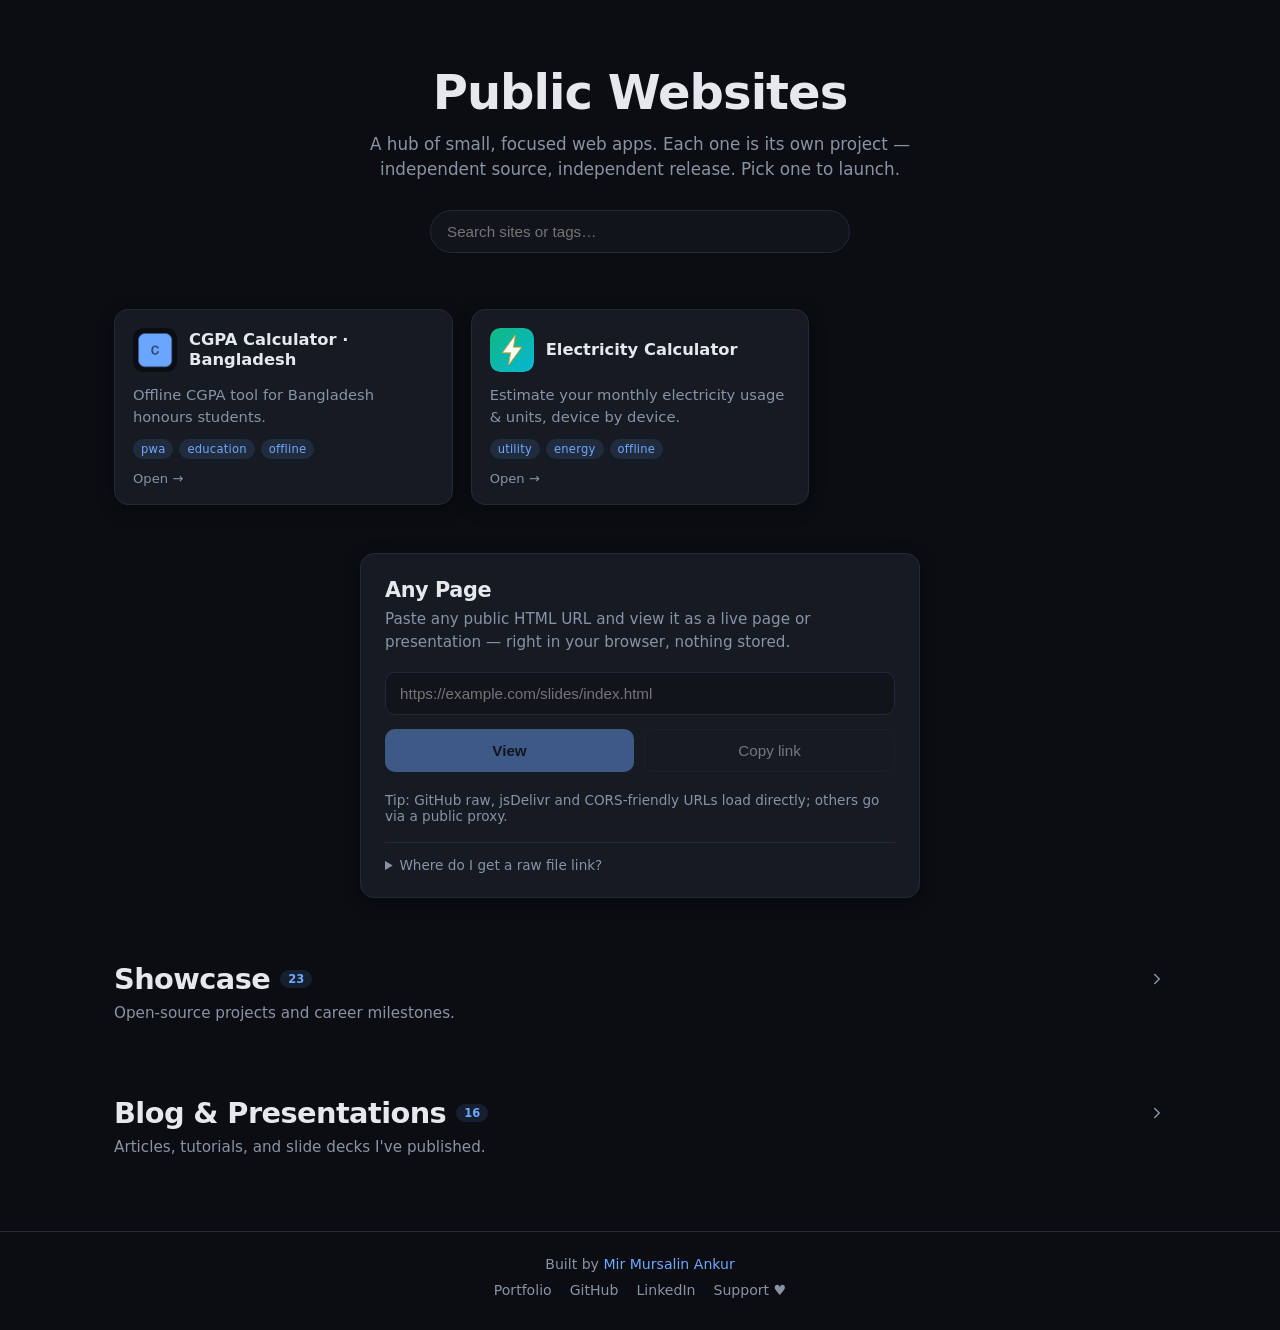
==== commit 877089b7: "feat: provide idea on raw links" ====
--- a/index.html
+++ b/index.html
@@ -68,6 +68,7 @@
             </div>
           </form>
           <p class="hint" id="bonus-hint">Tip: GitHub raw, jsDelivr and CORS-friendly URLs load directly; others go via a public proxy.</p>
+          <div id="raw-sources"></div>
         </div>
       </section>
 
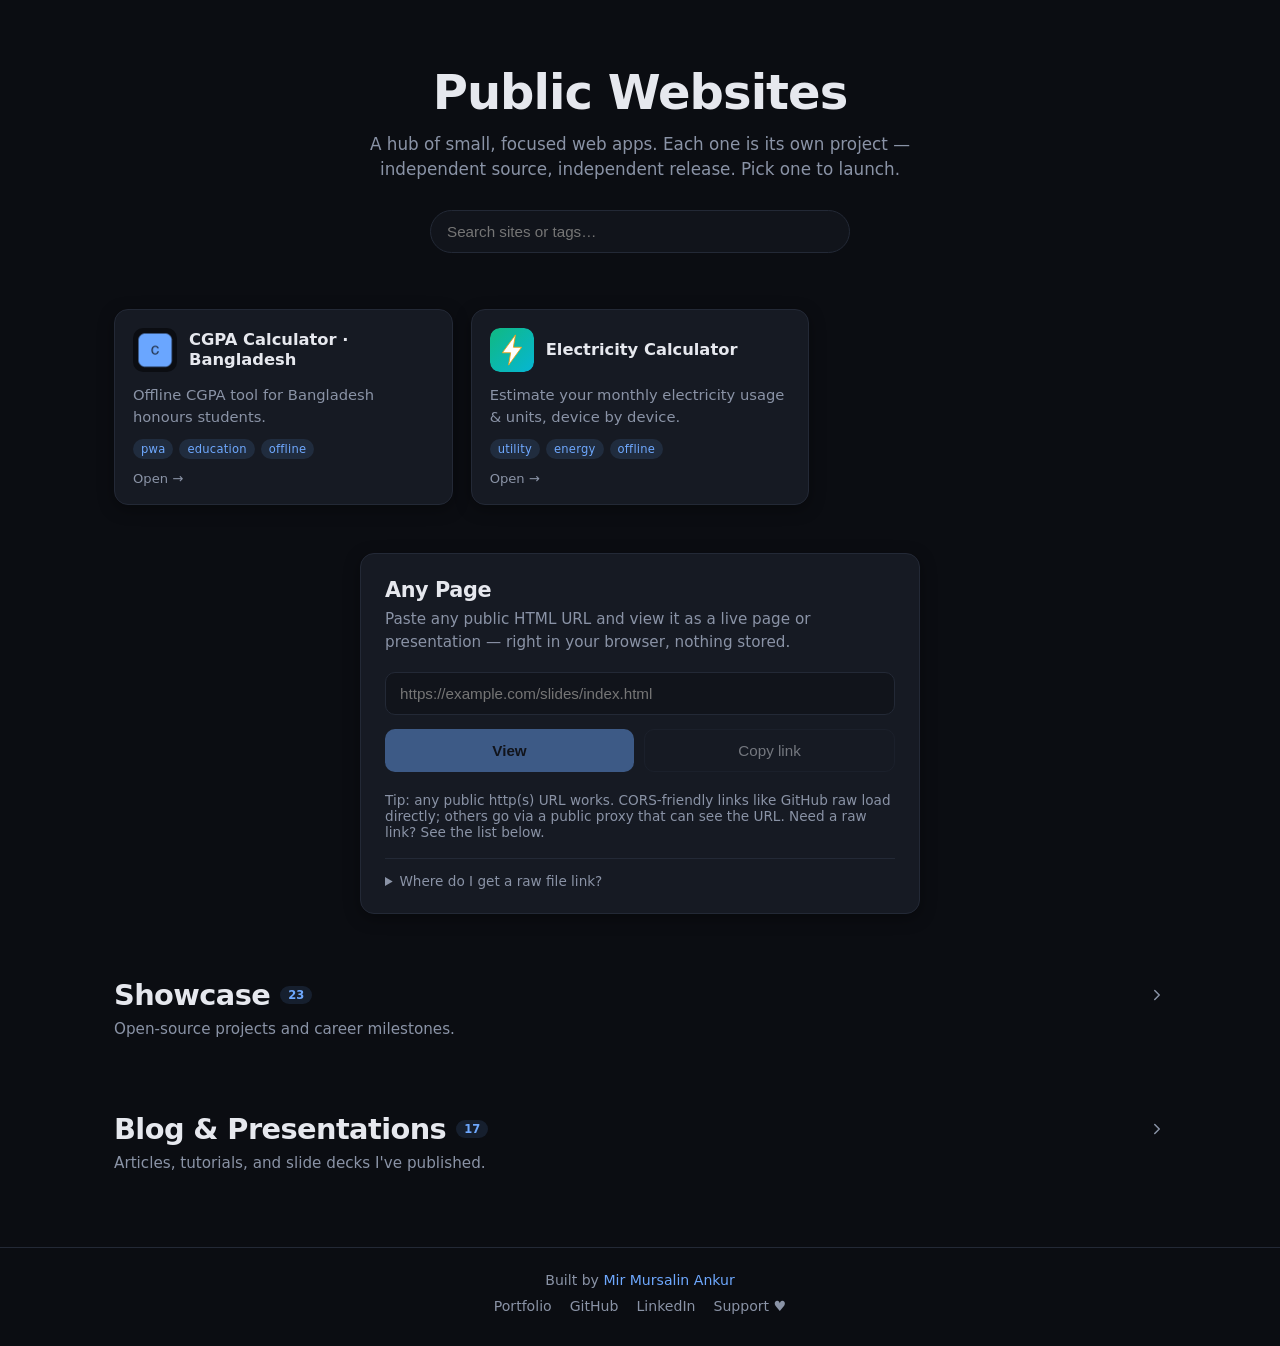
==== commit 733e0f75: "feat; update tip text" ====
--- a/index.html
+++ b/index.html
@@ -67,7 +67,7 @@
               <button type="button" class="btn-secondary" id="bonus-copy" disabled>Copy link</button>
             </div>
           </form>
-          <p class="hint" id="bonus-hint">Tip: GitHub raw, jsDelivr and CORS-friendly URLs load directly; others go via a public proxy.</p>
+          <p class="hint" id="bonus-hint">Tip: any public http(s) URL works. CORS-friendly links like GitHub raw load directly; others go via a public proxy that can see the URL. Need a raw link? See the list below.</p>
           <div id="raw-sources"></div>
         </div>
       </section>
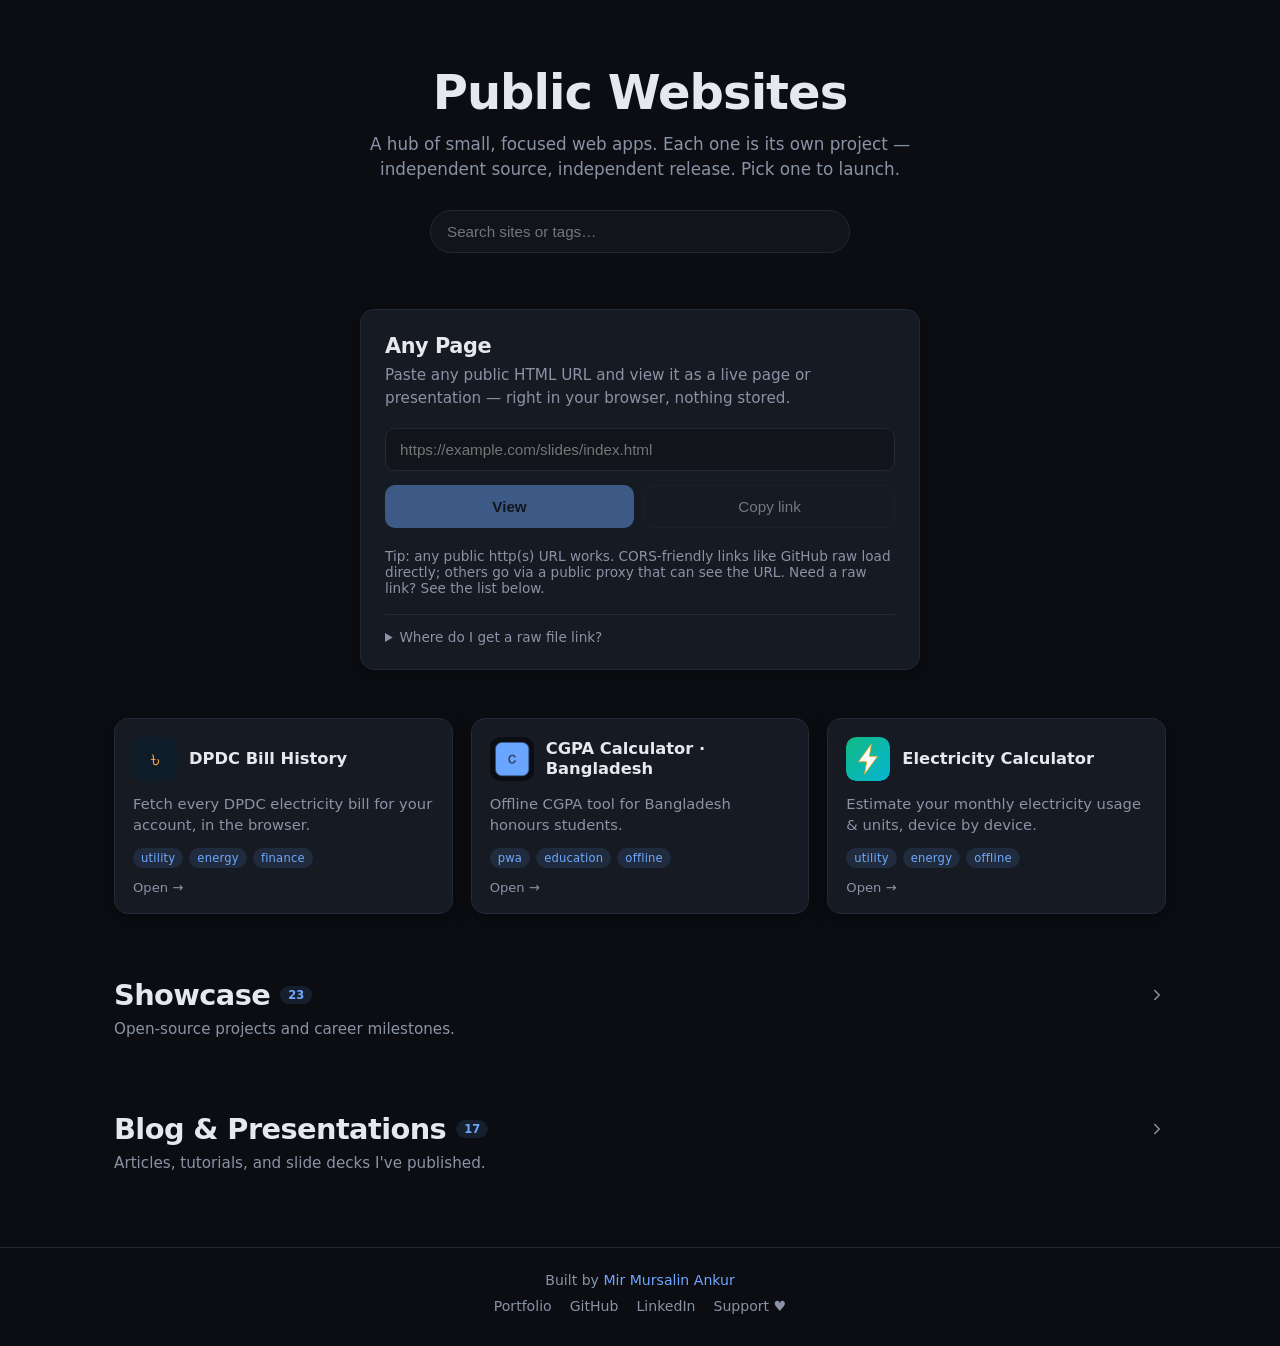
==== commit af81ac4a: "feat: Any Page panel first so page load doesn't jump" ====
--- a/index.html
+++ b/index.html
@@ -32,9 +32,6 @@
     </header>
 
     <main>
-      <ul id="grid" class="grid" aria-live="polite"></ul>
-      <p id="empty" class="empty" hidden>No sites match that search.</p>
-
       <section class="bonus" aria-labelledby="bonus-title">
         <div class="panel">
           <h2 id="bonus-title">Any Page</h2>
@@ -71,6 +68,9 @@
           <div id="raw-sources"></div>
         </div>
       </section>
+
+      <ul id="grid" class="grid" aria-live="polite"></ul>
+      <p id="empty" class="empty" hidden>No sites match that search.</p>
 
       <section class="showcase" aria-labelledby="showcase-title">
         <details>
--- a/style.css
+++ b/style.css
@@ -53,7 +53,7 @@
 .grid {
   list-style: none;
   padding: 0;
-  margin: 0;
+  margin: 0 0 48px;
   display: grid;
   grid-template-columns: repeat(auto-fill, minmax(260px, 1fr));
   gap: 18px;
@@ -152,7 +152,7 @@
    (imported above) — shared with any-page/index.html. This wrapper class
    is homepage-only, so it stays here. */
 .bonus {
-  margin-top: 48px;
+  margin-bottom: 48px;
 }
 
 .empty {
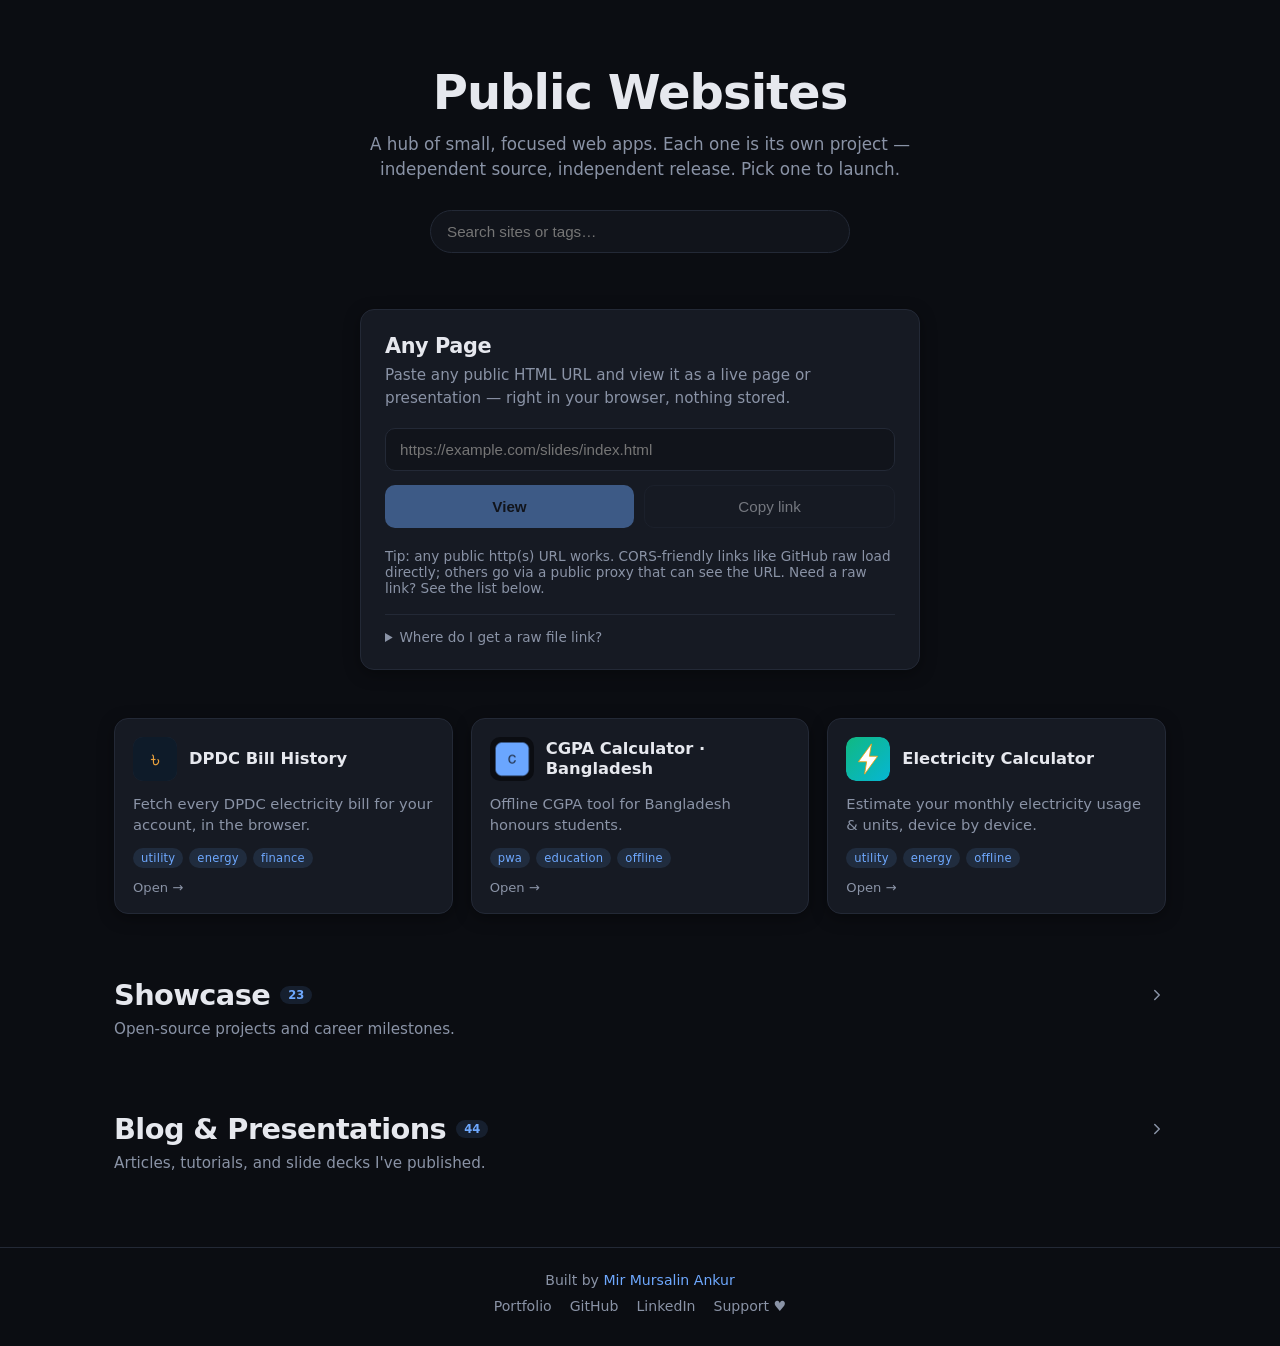
==== commit f8f5160c: "feat(blog): sync 44 items, point decks at blogs site, author meta" ====
--- a/index.html
+++ b/index.html
@@ -12,6 +12,7 @@
     <link rel="stylesheet" href="./style.css" />
     <link rel="stylesheet" href="./showcase.css" />
     <title>Public Websites · Ankur Mursalin</title>
+    <meta name="author" content="Mir Mursalin Ankur" />
   </head>
   <body>
     <header class="hero">
